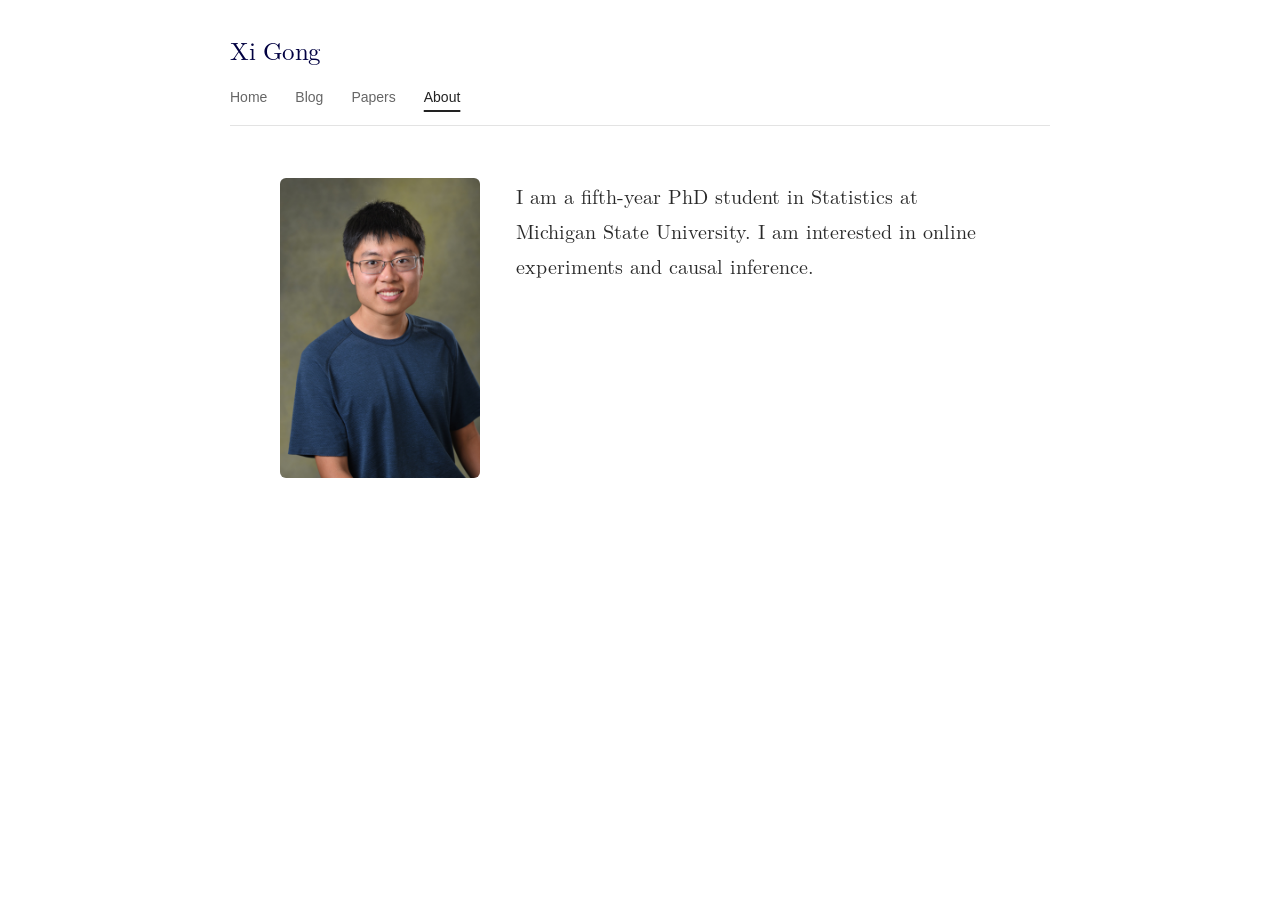
==== about.html @ b4e7a993 "Align page layouts and update introduction to fifth-year" ====
<!DOCTYPE html>
<html lang="en">
<head>
    <meta charset="UTF-8">
    <meta name="viewport" content="width=device-width, initial-scale=1">
    <title>About — Xi Gong</title>
    <link href="index.css" rel="stylesheet" type="text/css">
</head>
<body class="writing-page">
    <div id="wrapper">
        <div id="header">
            <div class="top_banner">
                <a class="site-name" href="index.html">Xi Gong</a>
            </div>
        </div>
    </div>
    <nav class="navigation" aria-label="Main navigation">
        <ul>
            <li><a href="index.html">Home</a></li>
            <li><a href="blog.html">Blog</a></li>
            <li><a href="papers.html">Papers</a></li>
            <li><a href="about.html" aria-current="page">About</a></li>
        </ul>
    </nav>
    <main class="blog-content">
        <div class="about-intro">
            <img class="profile-photo" src="images/xi-gong.png" alt="Portrait of Xi Gong" width="450" height="674">
            <p class="page-intro">I am a fifth-year PhD student in Statistics at Michigan State University. I am interested in online experiments and causal inference.</p>
        </div>
    </main>
</body>
</html>
---- index.css ----
/* General Reset */
html, body, div, span, applet, object, iframe, h1, h2, h3, h4, h5, h6, p, blockquote, pre, a, abbr, acronym, address, big, cite, code, del, dfn, em, font, img, ins, kbd, q, s, samp, small, strike, strong, sub, sup, tt, var, b, u, i, center, dl, dt, dd, ol, ul, li, fieldset, form, label, legend, table, caption, tbody, tfoot, thead, tr, th, td, hr, button {
    margin: 0;
    padding: 0;
    border: 0;
    outline: 0;
    font-size: 100%;
    vertical-align: baseline;
    background: none;
}

/* Latin Modern (LaTeX default) font */
@font-face {
    font-family: 'Latin Modern Roman';
    font-weight: normal;
    font-style: normal;
    src: url([data-uri]) format('woff2');
}

@font-face {
    font-family: 'Latin Modern Roman';
    font-weight: bold;
    font-style: normal;
    src: url([data-uri]) format('woff2');
}

@font-face {
    font-family: 'Latin Modern Roman';
    font-weight: normal;
    font-style: italic;
    src: url([data-uri]) format('woff2');
}

:root {
    --titleColor: #113e5d;
    --titleColor: black;
    /* --titleColor:  rgb(121, 0, 0); */
    --subtitleColor: black;
    --textColor: #113e5d;
    --textColor: rgb(121, 0, 0);
    --textColor: rgb(0, 0, 0);
    /* --textColor: black; */
    --textBorderColor: rgb(255, 255, 255);
    --textBackgroundColor: rgb(255, 255, 255);
    --backgroundColor: white;
    /*
    --navbarBackgroundColor: rgb(255, 246, 215);
    --navbarBorderColor: rgba(82, 255, 212, 0.609);
    --navbarStripeColor: #e88cffc9; */
    --navbarBackgroundColor: white;
    --navbarBorderColor: white;
    --navbarStripeColor: rgb(129, 129, 129);
    /*
    --titleBackgroundColor: #cfc;
    --titleStripeColor: #45ccee;
    */
    --titleBackgroundColor: white;
    --titleStripeColor: rgb(129, 129, 129);
    /* MIT RED */
    /* --linkColor: rgb(121, 0, 0);rgb(23, 21, 114); */
    /* --linkColor:rgb(121, 0, 0); */
    --linkColor: rgb(0, 0, 0);
    --linkColor: rgb(1, 0, 65);
    /* --linkColor:#113e5d;
    --linkColor:black; */
    --linkHoverColor: #7700b3;
    /* --linkHoverColor: rgb(2, 0, 116); */
}

ol, ul {
    list-style-type: none;
}

h1, h2, h3, h4, h5, h6, li {
    line-height: 100%;
    /* font-weight: bold; */
    /* font-style:italic: */
}

blockquote, q {
    quotes: none;
}

q:before, q:after {
    content: "";
}

input, textarea, select {
    /* font:12px Arial, Helvetica, sans-serif; */
    font: 16px 'Latin Modern Roman', serif;
    /* this does nothing */
    vertical-align: middle;
    padding: 0;
    margin: 0;
}

textarea {
    overflow: auto;
    resize: none;
}

body {
    margin: 0px;
    padding: 0px;
    font-size: 18px;
    /* this does nothing */
    line-height: 28px;
    color: var(--textColor);
    background-color: #FFFFFF;
    /* font-family:Georgia, "Times New Roman", Times, serif; */
    font-family: 'Latin Modern Roman', serif;
}

h1, h2, h3, h4, h5, h6 {
    font-weight: normal;
}

h1 {
    font-size: 39px;
    margin-bottom: 10px;
}

h2 {
    font-size: 27px;
    text-align: center;
    margin-bottom: 15px;
}

h3 {
    font-size: 22px;
    margin-bottom: 10px;
    text-align: center
}

h4 {
    font-size: 16px;
    margin-bottom: 10px;
}

h5 {
    font-size: 14px;
    margin-bottom: 10px;
}

h6 {
    font-size: 12px;
    margin-bottom: 10px;
}

/*  links
	******************************/
a {
    color: var(--linkColor);
    text-decoration: none;
}

a:hover {
    color: var(--linkHoverColor);
    text-decoration: underline;
}

/*  superscript and subscript
	******************************/
sup, sub {
    vertical-align: baseline;
    position: relative;
    top: -0.4em;
}

sub {
    top: 0.4em;
}

/*  lists
	******************************/
ul, ol {
    padding: 0;
    margin: 0;
}

ul li {
    list-style-type: disc;
}

ol li {
    list-style-type: decimal;
}

ul li, ol li {
    font-size: 19px;
    line-height: 20px;
    margin: 0 0 10px 15px;
}

/*  horizontal lines
	******************************/
hr {
    border-bottom: 1px solid #C1C1CB;
    margin: 5px 0;
    padding: 0;
    height: 2px;
    width: 100%;
    margin-bottom: 15px;
}

.clear {
    clear: both;
}

.left {
    float: left;
}

.right {
    float: right;
}

#wrapper {
    width: 1000px;
    margin: 0 auto;
    padding: 0px 0 0px 0;
}

/*----start header----*/
#header {
    padding: 30px 180px 30px;
}

#header .top_banner {
    height: 50px;
    padding: 10px 10px 5px;
    /* border:#496033 solid 2px; */
    /* background: repeating-linear-gradient(
      135deg,
      white,
      white 4px,
      var(--navbarStripeColor) 6px,
      var(--navbarStripeColor)  6px
    ); */
}

#header h1 {
    color: var(--titleColor);
    margin: 5px;
    padding: 10px;
    /* font-family: 'Noto Sans KR', sans-serif; */
    font-family: 'Latin Modern Roman', sans-serif;
    /* font-family: "Computer Modern", sans-serif; */
    font-size: 45px;
    padding: 10px 5px 5px;
    background: white;
}

#header h1 a {
    color: #000000;
    text-decoration: none;
}

#header h1 a:hover {
    text-decoration: none;
}

#header p {
    font-size: 16px;
    margin-left: 1px;
    color: #000000;
    /* font-family:Georgia, "Times New Roman", Times, serif; */
    font-family: 'Latin Modern Roman', serif;
}

.navigation {
    margin: 0px 100px 20px 100px;
    border-top: #adb1b2 solid 1px;
    border-bottom: #adb1b2 solid 1px;
    padding: 15px 5px;
    text-align: center;
    background: #ffffff;
}

.navigation ul {
    margin: 0px;
    padding: 0px;
}

.navigation ul li {
    margin: 0px;
    padding: 0px 32px;
    display: inline;
    font-size: 26px;
    list-style-type: none;
    text-align: center;
    border-right: #868B8F 2px;
}

.navigation ul li a {
    color: #03314b;
    color: #000000;
    color: var(--linkColor);
    text-decoration: none;
}

.navigation ul li a:hover {
    text-decoration: underline;
    color: var(--linkHoverColor);
}

.navigation ul li:last-child {
    border-right: none;
}

/*----end header----*/
/*----start page content----*/
#page_content .center_section {
    width: 900px;
}

#page_content .right_section {
    width: 650px;
    float: right;
}

#page_content .right_section .top_content {
    padding: 15px 0 0px 0;
}

#page_content .right_section .top_content .column_one {
    width: 250px;
    float: left;
    margin-bottom: 20px;
}

#page_content .right_section .top_content .column_two {
    width: 250px;
    float: right;
    margin-bottom: 20px;
}

.intro {
    padding: 5px 20px;
    margin: 0px 60px;
    font-size: 21px;
}

.intro a {
    color: #2307a0;
}

.intro ul li a {
    color: #2307a0;
}

.links {
    padding: 0px 20px;
    margin: 0px 90px;
    font-size: 21px;
}

.art_content {
    padding: 0px 100px;
    position: absolute;
    left: 0;
    right: 0;
    font-size: 21px;
    text-align: center;
}

.border_left {
    border-left: #6e7678 dotted 1px;
    padding-left: 20px;
}

.border_none {
    border: none!important;
    margin: 0px!important;
}

.left_side_bar {
    width: 275px;
    margin-top: 50px;
    margin-bottom: 10px;
    float: left;
}

.left_side_bar h1 {
    font-size: 30px;
    padding: 0 0 0 35px;
    margin-bottom: 15px;
    color: #1b0400;
}

.left_side_bar .col_1 {
    padding: 0px 0 20px 0;
}

.left_side_bar .col_1 .box {
    padding: 10px 15px 5px;
    /* border:#A1A9AB solid 2px; */
    background: repeating-linear-gradient( 135deg, white, white 4px, var(--navbarStripeColor) 6px, var(--navbarStripeColor) 6px );
}

.left_side_bar .col_1 .box ul {
    margin: 0px;
    padding: 0px;
}

.left_side_bar .col_1 .box ul li {
    margin: 0px 0px 8px;
    padding: 0px 0px 0px 20px;
    /* font-family: 'Noto Sans KR', sans-serif; */
    font-family: 'Latin Modern Roman', serif;
    margin: 1em 0;
    padding: .7em;
    font-size: 25px;
    list-style-type: none;
    background: rgb(255, 255, 255);
}

.left_side_bar .col_1 .box ul li a {
    color: var(--linkColor);
    text-decoration: none;
}

.left_side_bar .col_1 .box ul li a:hover {
    color: var(--linkHoverColor);
    text-decoration: none;
}

IMG.displayed {
    display: block;
    margin-left: auto;
    margin-right: auto
}

/*----end page content----*/
/*----start footer content----*/
#footer {
    clear: both;
    margin-top: 18px;
    padding: 15px 0 12px 0;
    height: 25px;
    text-align: center;
    /* font-family:Verdana, Geneva, sans-serif; */
    font-family: 'Latin Modern Roman', serif;
    font-size: 12px;
    line-height: 19px;
    border-top: #b9bdbe solid 1px;
}

#footer a {
    color: #1B5219;
    text-decoration: none;
}

#footer a:hover {
    color: #1B5219;
    text-decoration: underline;
}

/*----end footer content----*/

.intro { display: flex; align-items: center; gap: 32px; margin-bottom: 28px; }
.profile-photo { display: block; width: 200px; max-width: 100%; height: auto; flex-shrink: 0; border-radius: 6px; }
.intro-text { min-width: 0; }
.diary-archive { margin: 28px 0 40px; }
.diary-archive summary { cursor: pointer; font-size: 18px; color: #555; }
.diary-archive[open] summary { margin-bottom: 20px; }
.diary-archive summary:focus-visible { outline: 2px solid currentColor; outline-offset: 5px; }
#wrapper { max-width: 100%; }
@media (max-width: 700px) {
#header { padding: 24px 16px; }
#header .top_banner { height: auto; }
#header h1 { font-size: 32px; line-height: 1.15; }
.navigation { margin: 0 20px 24px; }
.intro { flex-direction: column; align-items: center; gap: 24px; margin: 0 0 28px; padding: 0 24px; }
.intro-text { width: 100%; }
.links { margin: 0; padding: 0 24px; overflow-wrap: anywhere; }
}

/* Blog shares the homepage typography and navigation. */
.navigation a[aria-current="page"] { text-decoration: underline; text-underline-offset: 6px; }
.blog-content { max-width: 760px; margin: 40px auto; padding: 0 24px; }
.blog-empty { text-align: center; color: #555; font-size: 19px; }
@media (max-width: 480px) {
    .navigation ul li { padding: 0 16px; }
}

/* Allow the four navigation links to wrap comfortably on small screens. */
.navigation ul { display: flex; justify-content: center; flex-wrap: wrap; gap: 16px 0; }

/* Markdown articles */
.blog-post h1 { font-size: 32px; line-height: 1.25; margin-bottom: 12px; }
.blog-post h2, .blog-post h3, .post-preview h3 { text-align: left; line-height: 1.3; margin-top: 28px; }
.blog-post p, .blog-post ul, .blog-post ol, .blog-post pre, .blog-post blockquote { margin-bottom: 20px; }
.blog-post img { max-width: 100%; height: auto; }
.blog-post pre { overflow-x: auto; padding: 16px; background: #f4f4f4; font-size: 15px; }
.blog-post code { font-family: monospace; }
.blog-post blockquote { border-left: 3px solid #ccc; padding-left: 18px; }
.blog-post .table-scroll { max-width: 100%; overflow-x: auto; margin: 28px 0; border: 1px solid #e3e3e3; border-radius: 4px; }
.blog-post .table-scroll:focus-visible { outline: 2px solid #355e80; outline-offset: 4px; }
.blog-post table { width: 100%; border-collapse: collapse; font-family: -apple-system, BlinkMacSystemFont, sans-serif; font-size: 14px; line-height: 1.5; overflow-wrap: normal; font-variant-numeric: tabular-nums; }
.blog-post th, .blog-post td { padding: 12px 16px; border-bottom: 1px solid #e3e3e3; white-space: nowrap; }
.blog-post th { background: #f5f6f7; color: #444; font-weight: 600; }
.blog-post tbody tr:last-child td { border-bottom: 0; }
.blog-post tbody tr:nth-child(even) { background: #fafafa; }
.blog-post .math.display { display: block; overflow-x: auto; }
.post-date { color: #666; font-size: 16px; margin-bottom: 16px; }
.post-preview { border-bottom: 1px solid #ddd; padding-bottom: 24px; margin-bottom: 24px; }

/* A quieter reading layout for the Blog and its articles. */
.writing-page { color: #282828; }
.writing-page #wrapper { width: auto; max-width: 820px; margin: 0 auto; padding: 0 28px; }
.writing-page #header { padding: 36px 0 20px; }
.writing-page #header .top_banner { height: auto; padding: 0; }
.site-name { font-size: 25px; text-decoration: none; letter-spacing: -.5px; }
.writing-page .navigation { max-width: 820px; margin: 0 auto; padding: 0 28px; border: 0; text-align: left; }
.writing-page .navigation ul { justify-content: flex-start; gap: 28px; border-bottom: 1px solid #e3e3e3; padding-bottom: 18px; }
.writing-page .navigation ul li { padding: 0; font-family: -apple-system, BlinkMacSystemFont, sans-serif; font-size: 14px; }
.writing-page .navigation a { color: #666; }
.writing-page .navigation a[aria-current="page"] { color: #222; text-decoration-thickness: 2px; text-underline-offset: 8px; }
.writing-page .blog-content { max-width: 720px; margin: 52px auto 80px; padding: 0 28px; }
.blog-heading { margin-bottom: 42px; }
.blog-heading h1 { font-size: 46px; line-height: 1.15; margin: 0 0 12px; }
.blog-heading p { font-size: 19px; line-height: 1.6; color: #666; }
.writing-page .post-preview { padding: 28px 0 32px; margin: 0; border-top: 1px solid #e3e3e3; border-bottom: 0; }
.writing-page .post-date { font-family: -apple-system, BlinkMacSystemFont, sans-serif; font-size: 12px; line-height: 1.5; color: #777; margin: 0 0 12px; }
.post-preview h2 { text-align: left; font-size: 29px; line-height: 1.3; margin: 0 0 12px; }
.post-preview h2 a { color: #222; }
.post-preview h2 a:hover { color: #355e80; }
.post-summary { font-size: 19px; line-height: 1.65; color: #555; }
.back-link { display: inline-block; font-family: -apple-system, BlinkMacSystemFont, sans-serif; font-size: 13px; color: #666; margin-bottom: 30px; }
.post-heading { border-bottom: 1px solid #e3e3e3; padding-bottom: 28px; margin-bottom: 32px; }
.writing-page .blog-post { font-size: 20px; line-height: 1.75; overflow-wrap: anywhere; }
.writing-page .blog-post h1 { font-size: 42px; line-height: 1.2; margin: 0; }
.writing-page .blog-post h2 { margin: 36px 0 16px; font-size: 28px; }
.writing-page .blog-post h3 { margin: 28px 0 12px; font-size: 23px; }
.writing-page .blog-post li { font-size: inherit; line-height: inherit; }
.writing-page .blog-post pre { border: 1px solid #e8e8e8; border-radius: 5px; line-height: 1.6; overflow-wrap: normal; }
.writing-page a:focus-visible { outline: 2px solid #355e80; outline-offset: 5px; }
@media (max-width: 600px) {
 .writing-page #wrapper, .writing-page .navigation { padding-inline: 24px; }
 .writing-page #header { padding-top: 24px; }
 .writing-page .blog-content { margin-top: 36px; padding-inline: 24px; }
 .blog-heading h1 { font-size: 38px; }
 .writing-page .blog-post h1 { font-size: 34px; }
}

/* Shared content styling for Home, Papers, and About. */
.page-intro { font-size: 20px; line-height: 1.75; margin: 0; }
.page-empty { font-size: 19px; line-height: 1.65; color: #666; }
.about-intro { display: flex; align-items: flex-start; gap: 36px; }
.about-intro .page-intro { flex: 1; min-width: 0; }
.home-archives { margin-top: 42px; border-top: 1px solid #e3e3e3; }
.home-archives .diary-archive { margin: 0; padding: 22px 0; border-bottom: 1px solid #e3e3e3; }
.home-archives summary { font-size: 18px; color: #555; }
.home-archives li { font-size: 18px; line-height: 1.6; }
.page-credit { margin-top: 32px; font-size: 12px; line-height: 1.5; color: #777; }
@media (max-width: 600px) {
 .about-intro { flex-direction: column; gap: 28px; }
 .about-intro .profile-photo { width: 180px; }
}
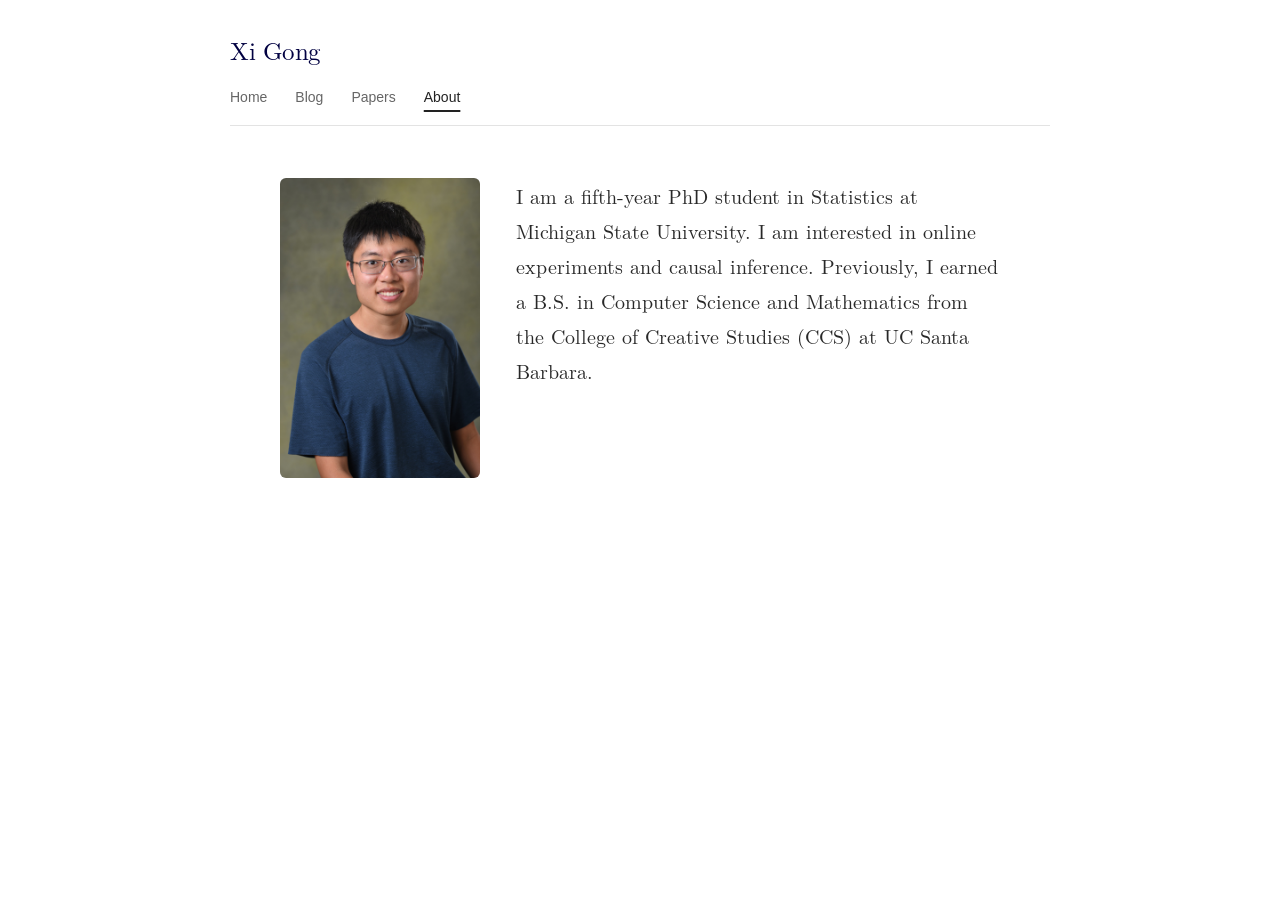
==== commit 826d3f20: "Add UCSB education to About introduction" ====
--- a/about.html
+++ b/about.html
@@ -25,7 +25,7 @@
     <main class="blog-content">
         <div class="about-intro">
             <img class="profile-photo" src="images/xi-gong.png" alt="Portrait of Xi Gong" width="450" height="674">
-            <p class="page-intro">I am a fifth-year PhD student in Statistics at Michigan State University. I am interested in online experiments and causal inference.</p>
+            <p class="page-intro">I am a fifth-year PhD student in Statistics at Michigan State University. I am interested in online experiments and causal inference. Previously, I earned a B.S. in Computer Science and Mathematics from the College of Creative Studies (CCS) at UC Santa Barbara.</p>
         </div>
     </main>
 </body>
